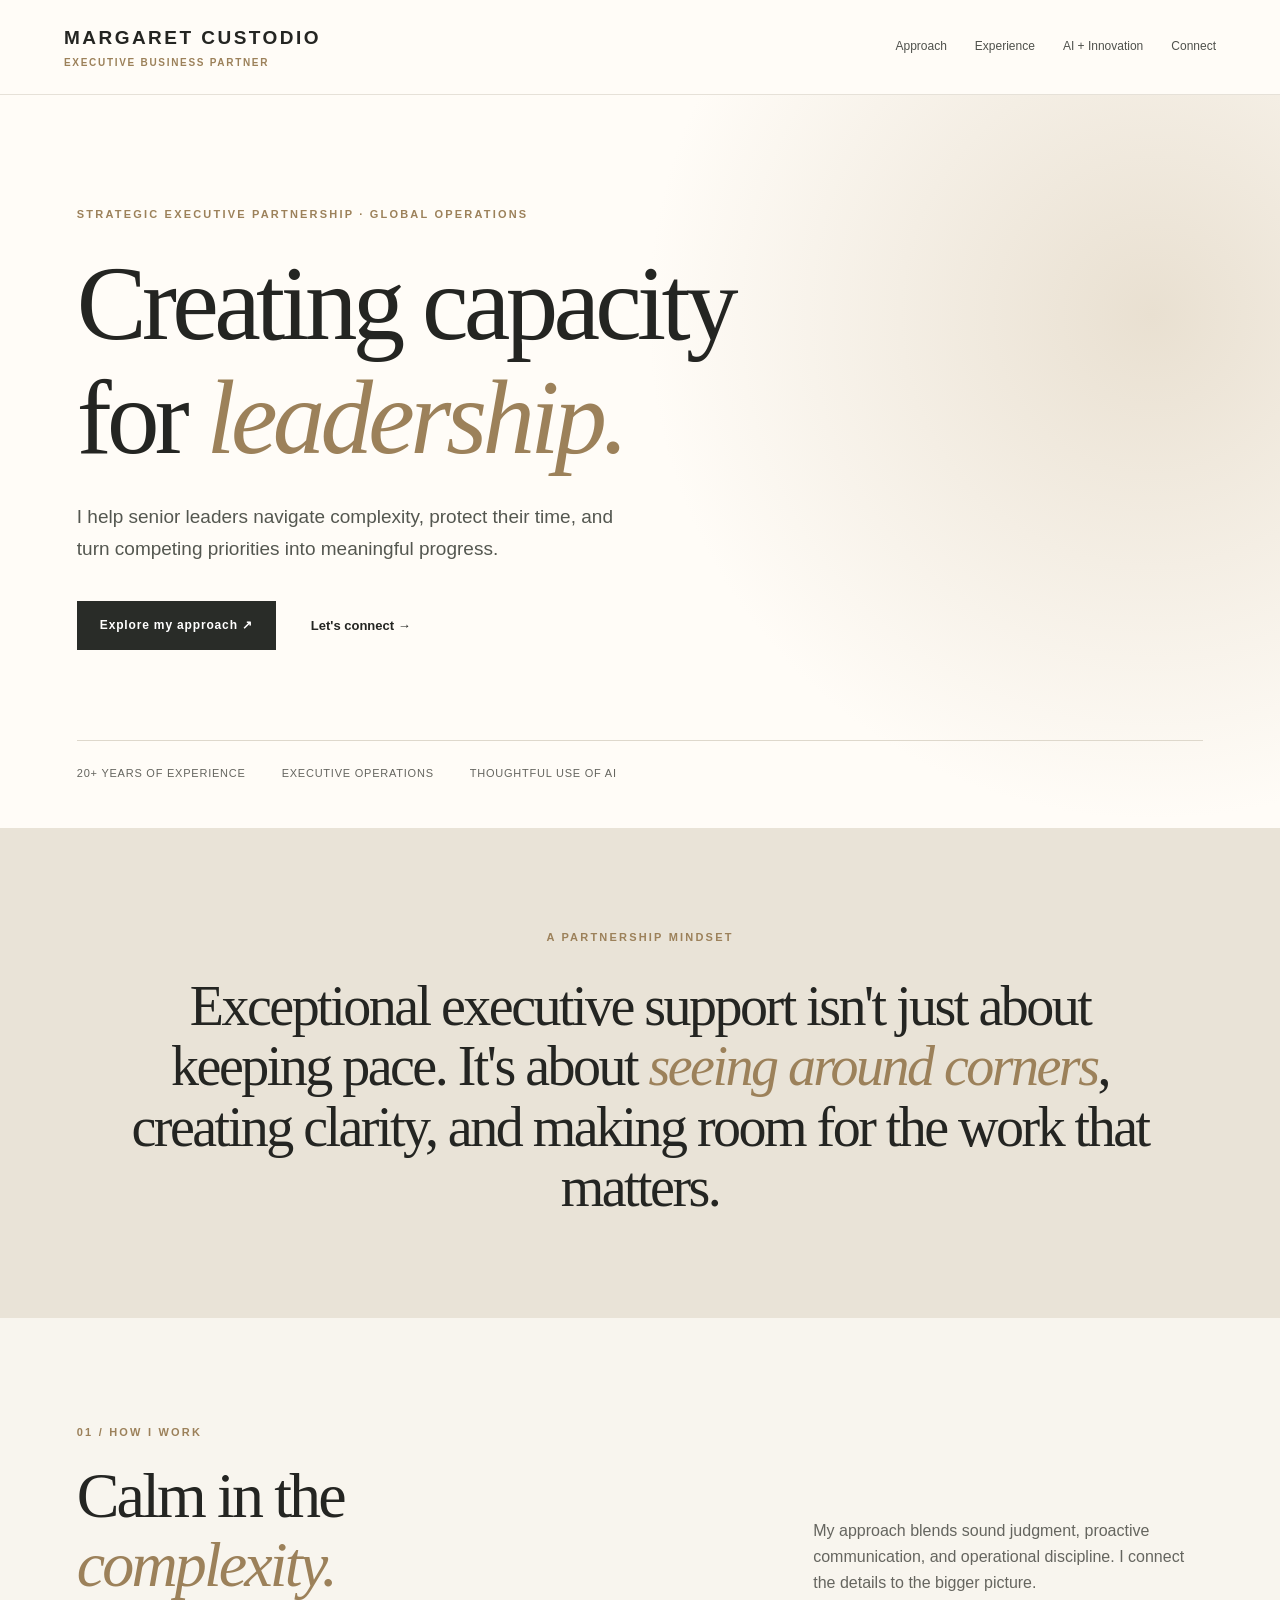
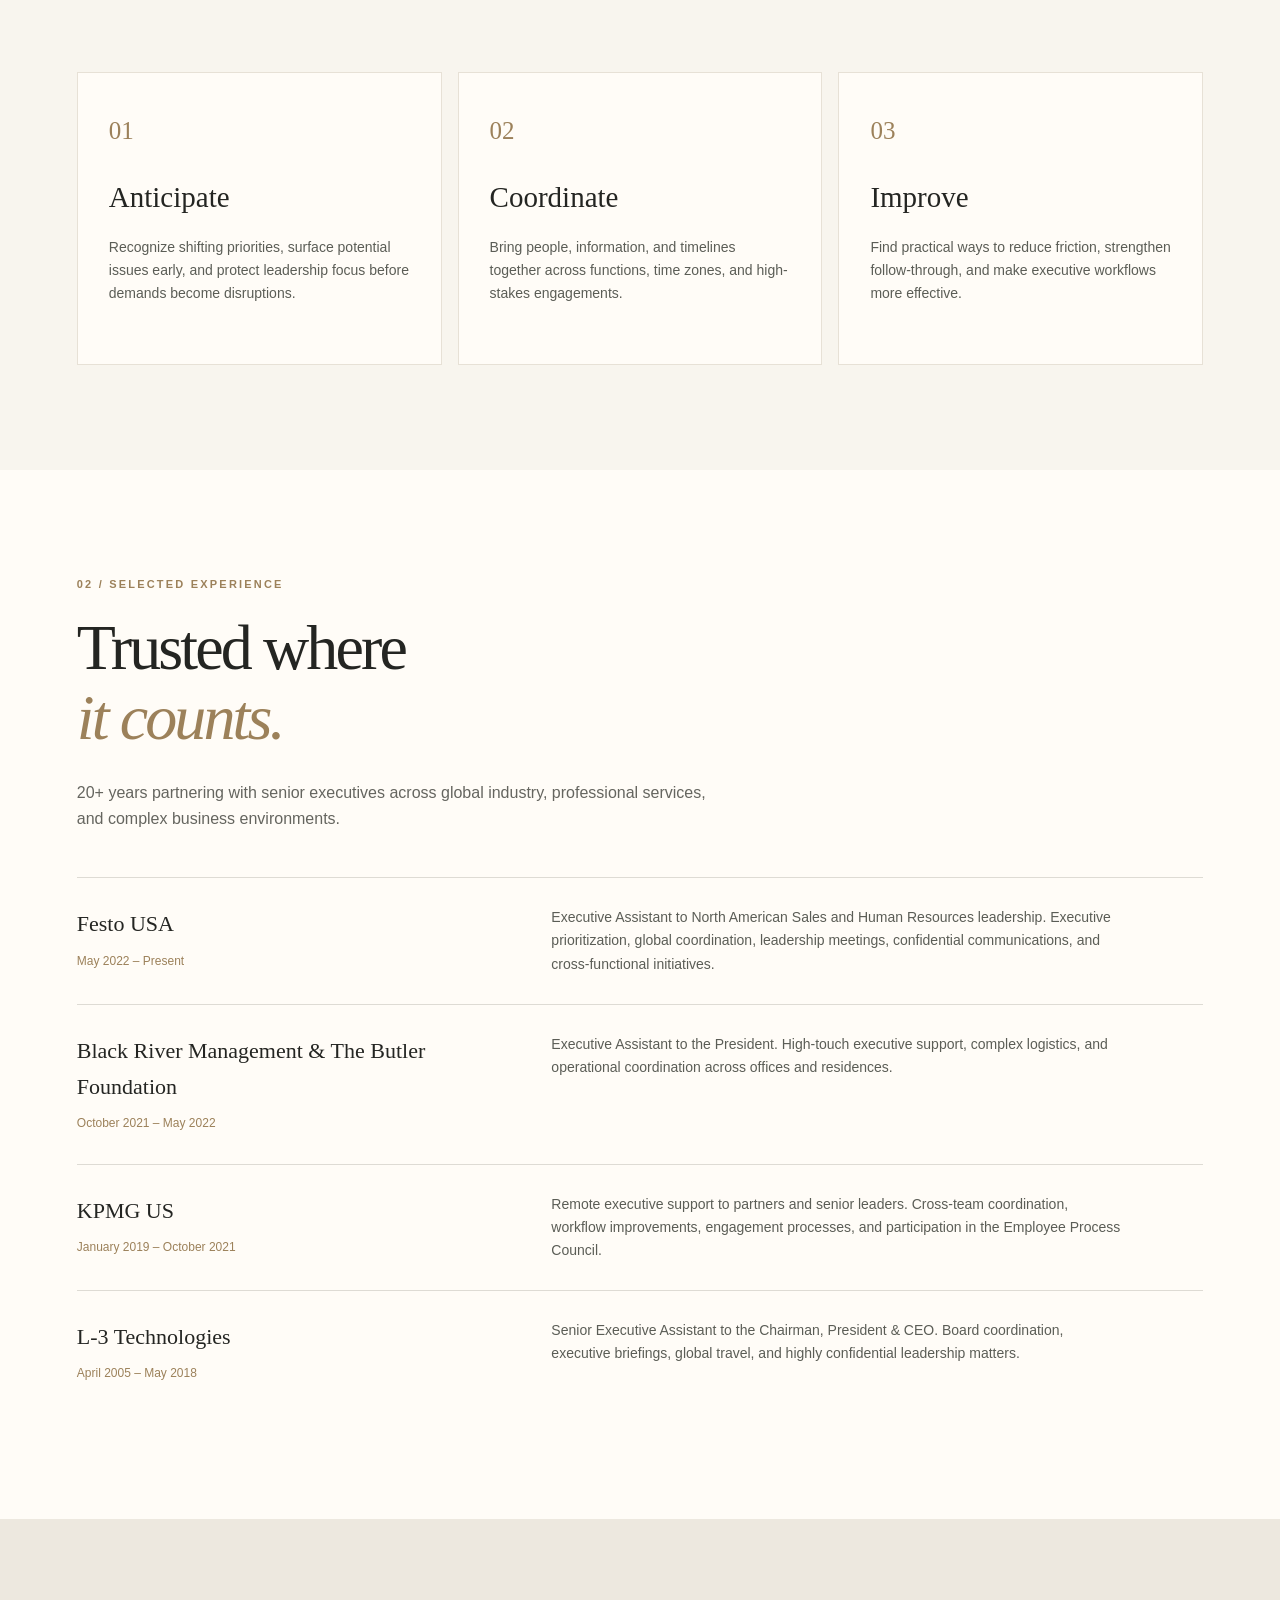
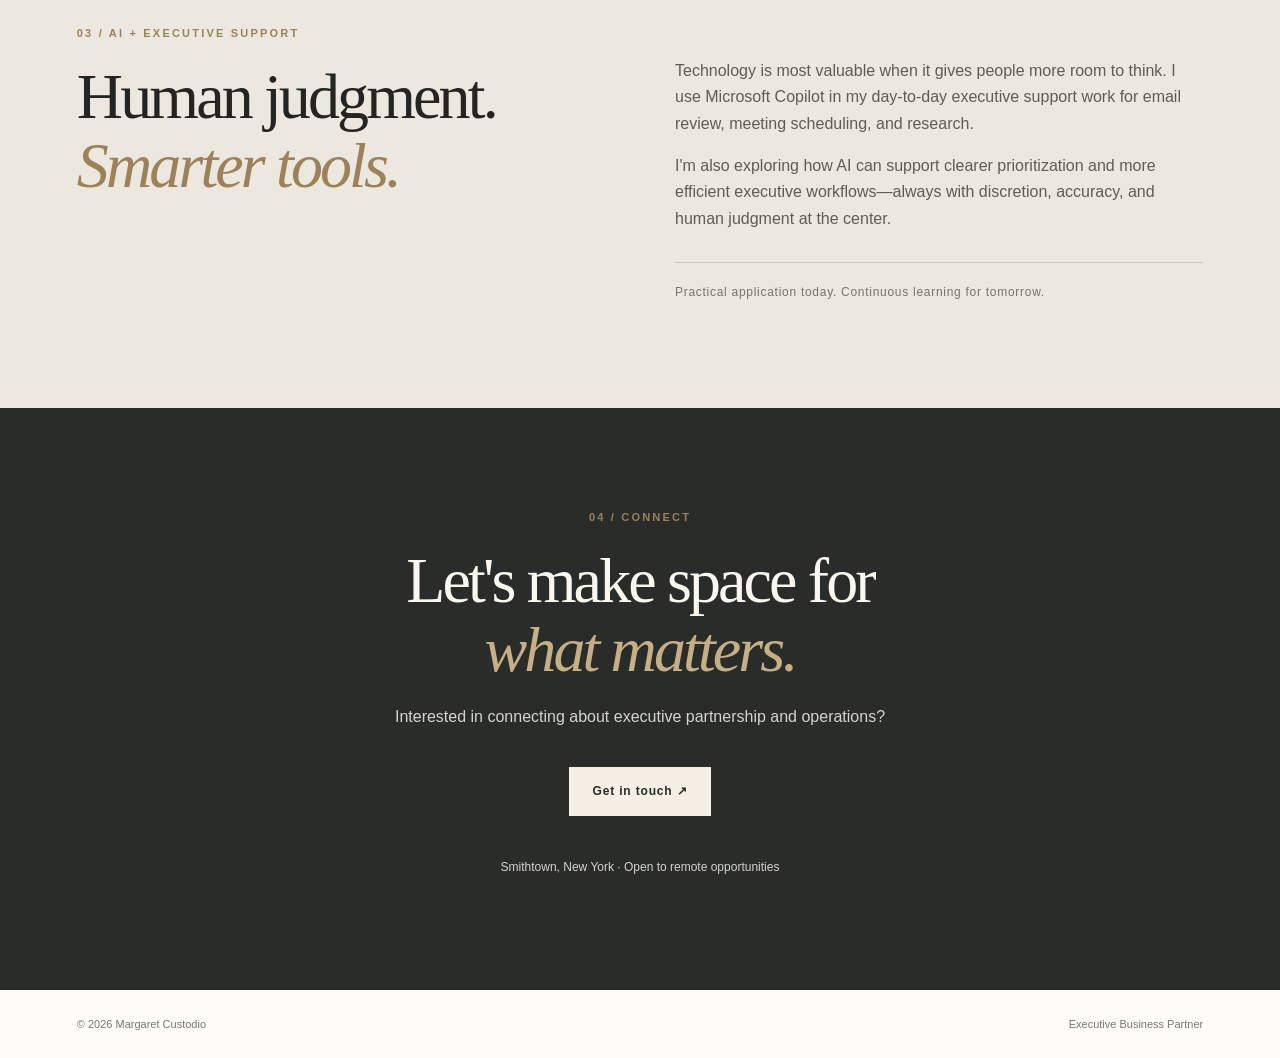
==== index.html @ 6aa12e70 "Add files via upload" ====
<!doctype html>
<html lang="en"><head><meta charset="utf-8"><meta name="viewport" content="width=device-width, initial-scale=1"><meta name="description" content="Margaret Custodio — Executive Business Partner. Strategic executive partnership, global operations and thoughtful AI-enabled productivity."><title>Margaret Custodio | Executive Business Partner</title><link rel="stylesheet" href="styles.css"></head>
<body><a class="skip" href="#main">Skip to content</a><header class="site-header"><a class="brand" href="#home">MARGARET CUSTODIO<span>EXECUTIVE BUSINESS PARTNER</span></a><nav aria-label="Main navigation"><a href="#approach">Approach</a><a href="#experience">Experience</a><a href="#innovation">AI + Innovation</a><a href="#connect">Connect</a></nav></header>
<main id="main"><section class="hero" id="home"><div class="eyebrow">STRATEGIC EXECUTIVE PARTNERSHIP · GLOBAL OPERATIONS</div><h1>Creating capacity<br>for <em>leadership.</em></h1><p class="intro">I help senior leaders navigate complexity, protect their time, and turn competing priorities into meaningful progress.</p><div class="hero-actions"><a class="button" href="#approach">Explore my approach <span aria-hidden="true">↗</span></a><a class="text-link" href="#connect">Let's connect →</a></div><div class="hero-foot"><span>20+ years of experience</span><span>Executive operations</span><span>Thoughtful use of AI</span></div></section>
<section class="statement"><div class="eyebrow">A PARTNERSHIP MINDSET</div><p>Exceptional executive support isn't just about keeping pace. It's about <em>seeing around corners</em>, creating clarity, and making room for the work that matters.</p></section>
<section class="section" id="approach"><div class="section-heading"><div><div class="eyebrow">01 / HOW I WORK</div><h2>Calm in the<br><em>complexity.</em></h2></div><p>My approach blends sound judgment, proactive communication, and operational discipline. I connect the details to the bigger picture.</p></div><div class="three"><article class="tile"><span class="tile-num">01</span><h3>Anticipate</h3><p>Recognize shifting priorities, surface potential issues early, and protect leadership focus before demands become disruptions.</p></article><article class="tile"><span class="tile-num">02</span><h3>Coordinate</h3><p>Bring people, information, and timelines together across functions, time zones, and high-stakes engagements.</p></article><article class="tile"><span class="tile-num">03</span><h3>Improve</h3><p>Find practical ways to reduce friction, strengthen follow-through, and make executive workflows more effective.</p></article></div></section>
<section class="section experience" id="experience"><div class="eyebrow">02 / SELECTED EXPERIENCE</div><h2>Trusted where<br><em>it counts.</em></h2><p class="section-lead">20+ years partnering with senior executives across global industry, professional services, and complex business environments.</p><div class="experience-list"><article><div><h3>Festo USA</h3><span>May 2022 – Present</span></div><p>Executive Assistant to North American Sales and Human Resources leadership. Executive prioritization, global coordination, leadership meetings, confidential communications, and cross-functional initiatives.</p></article><article><div><h3>Black River Management &amp; The Butler Foundation</h3><span>October 2021 – May 2022</span></div><p>Executive Assistant to the President. High-touch executive support, complex logistics, and operational coordination across offices and residences.</p></article><article><div><h3>KPMG US</h3><span>January 2019 – October 2021</span></div><p>Remote executive support to partners and senior leaders. Cross-team coordination, workflow improvements, engagement processes, and participation in the Employee Process Council.</p></article><article><div><h3>L-3 Technologies</h3><span>April 2005 – May 2018</span></div><p>Senior Executive Assistant to the Chairman, President &amp; CEO. Board coordination, executive briefings, global travel, and highly confidential leadership matters.</p></article></div></section>
<section class="section innovation" id="innovation"><div class="eyebrow">03 / AI + EXECUTIVE SUPPORT</div><div class="innovation-grid"><div><h2>Human judgment.<br><em>Smarter tools.</em></h2></div><div><p>Technology is most valuable when it gives people more room to think. I use Microsoft Copilot in my day-to-day executive support work for email review, meeting scheduling, and research.</p><p>I'm also exploring how AI can support clearer prioritization and more efficient executive workflows—always with discretion, accuracy, and human judgment at the center.</p><div class="note">Practical application today. Continuous learning for tomorrow.</div></div></div></section>
<section class="connect" id="connect"><div class="eyebrow">04 / CONNECT</div><h2>Let's make space for<br><em>what matters.</em></h2><p>Interested in connecting about executive partnership and operations?</p><a class="button light" href="mailto:meg112908@gmail.com">Get in touch ↗</a><p class="contact-note">Smithtown, New York · Open to remote opportunities</p></section></main><footer><span>© <span id="year">2026</span> Margaret Custodio</span><span>Executive Business Partner</span></footer><script>document.getElementById('year').textContent=new Date().getFullYear();</script></body></html>
---- styles.css ----
:root{--ink:#242522;--muted:#65655f;--cream:#f8f5ee;--paper:#fffcf7;--sand:#ebe5da;--gold:#9c815a;--dark:#292c28}*{box-sizing:border-box}html{scroll-behavior:smooth}body{margin:0;background:var(--cream);color:var(--ink);font-family:Arial,Helvetica,sans-serif;line-height:1.65}a{color:inherit}a:focus-visible{outline:3px solid var(--gold);outline-offset:5px}.skip{position:absolute;top:-60px;left:12px;background:white;padding:8px;z-index:10}.skip:focus{top:12px}.site-header{display:flex;justify-content:space-between;align-items:center;padding:25px max(5%,calc((100vw - 1220px)/2));background:var(--paper);border-bottom:1px solid #e6e1d8;gap:20px}.brand{text-decoration:none;font-size:19px;font-weight:700;letter-spacing:.13em;line-height:1.35}.brand span{display:block;font-size:10px;letter-spacing:.17em;color:var(--gold);margin-top:5px}.site-header nav{display:flex;gap:28px;flex-wrap:wrap}.site-header nav a{text-decoration:none;font-size:12px;color:#4f514c}.site-header nav a:hover,.text-link:hover{color:var(--gold)}.hero{min-height:690px;padding:110px max(6%,calc((100vw - 1140px)/2)) 45px;background:radial-gradient(circle at 90% 30%,#e9e0d1 0,transparent 40%),var(--paper)}.eyebrow{font-size:11px;letter-spacing:.2em;font-weight:700;color:var(--gold);text-transform:uppercase}h1,h2,.statement p{font-family:Georgia,'Times New Roman',serif;font-weight:400;letter-spacing:-.045em;line-height:1.08}h1{font-size:clamp(60px,8.2vw,112px);margin:24px 0 27px}h2{font-size:clamp(45px,5vw,76px);margin:20px 0 28px}em{font-weight:400;color:var(--gold)}.intro{font-size:19px;max-width:560px;color:#545750;line-height:1.7}.hero-actions{display:flex;align-items:center;gap:35px;margin:35px 0 90px}.button{display:inline-block;text-decoration:none;background:var(--dark);color:white;padding:15px 23px;font-size:12px;font-weight:700;letter-spacing:.07em}.button:hover{background:#4d534b}.text-link{font-size:13px;text-decoration:none;font-weight:700}.hero-foot{display:flex;gap:36px;flex-wrap:wrap;border-top:1px solid #ded8cc;padding-top:23px;color:var(--muted);font-size:11px;letter-spacing:.07em;text-transform:uppercase}.statement{background:#e9e3d7;padding:100px max(6%,calc((100vw - 1050px)/2));text-align:center}.statement p{font-size:clamp(30px,4.5vw,56px);max-width:1050px;margin:30px auto 0}.section{padding:105px max(6%,calc((100vw - 1140px)/2))}.section-heading{display:flex;justify-content:space-between;gap:70px;align-items:end}.section-heading>p{max-width:390px;color:var(--muted);margin-bottom:30px}.three{display:grid;grid-template-columns:repeat(3,1fr);gap:16px;margin-top:45px}.tile{background:var(--paper);padding:37px 31px 45px;border:1px solid #e7e1d6}.tile-num{font-family:Georgia,serif;color:var(--gold);font-size:25px}.tile h3{font-family:Georgia,serif;font-size:29px;font-weight:400;margin:23px 0 12px}.tile p,.experience-list p,.innovation p{color:#5b5d56;font-size:14px}.experience{background:var(--paper)}.section-lead{max-width:630px;color:var(--muted)}.experience-list{margin-top:45px}.experience-list article{display:grid;grid-template-columns:40% 60%;gap:24px;border-top:1px solid #dedbd4;padding:28px 0}.experience-list h3{font-family:Georgia,serif;font-size:22px;font-weight:400;margin:0 0 4px}.experience-list span{font-size:12px;color:var(--gold)}.experience-list p{margin:0;max-width:570px}.innovation{background:#ede8df}.innovation-grid{display:grid;grid-template-columns:1fr 1fr;gap:70px}.innovation-grid p{font-size:16px}.note{margin-top:30px;padding-top:20px;border-top:1px solid #d4cabc;font-size:12px;letter-spacing:.06em;color:#77736a}.connect{text-align:center;background:var(--dark);color:#faf7f0;padding:100px 24px}.connect h2{margin:20px 0}.connect em{color:#c6ae85}.connect p{color:#d5d5cf}.button.light{background:#f4eee4;color:#292c28;margin:20px 0 30px}.button.light:hover{background:white}.contact-note{font-size:12px}footer{display:flex;justify-content:space-between;gap:20px;padding:25px 6%;font-size:11px;color:#77766f;background:var(--paper)}@media(max-width:760px){.site-header{align-items:flex-start;flex-direction:column;padding:20px 6%}.site-header nav{gap:15px}.hero{min-height:auto;padding:75px 6% 35px}.hero-actions{margin-bottom:70px}.section{padding:75px 6%}.section-heading,.innovation-grid{display:block}.three{grid-template-columns:1fr}.experience-list article{grid-template-columns:1fr;gap:8px}.statement{padding:75px 6%}.hero-foot{gap:14px}footer{flex-direction:column}}
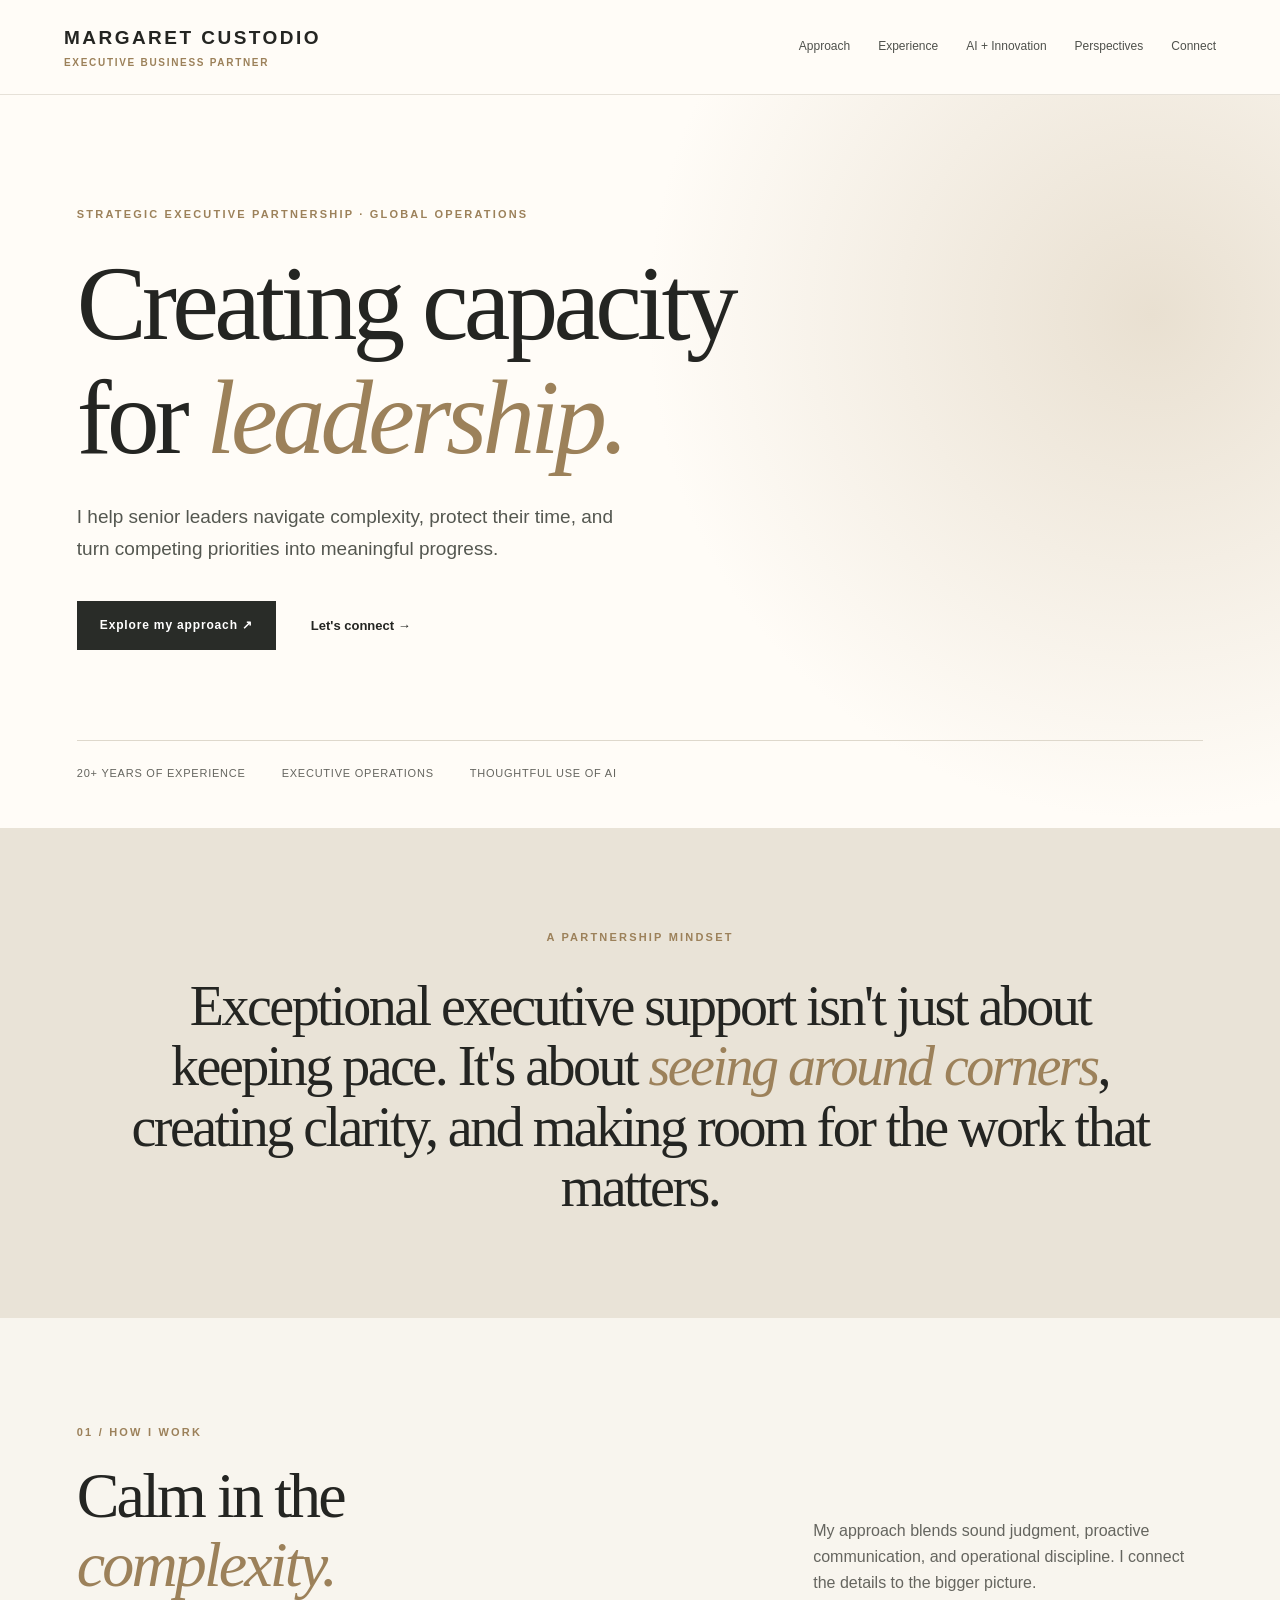
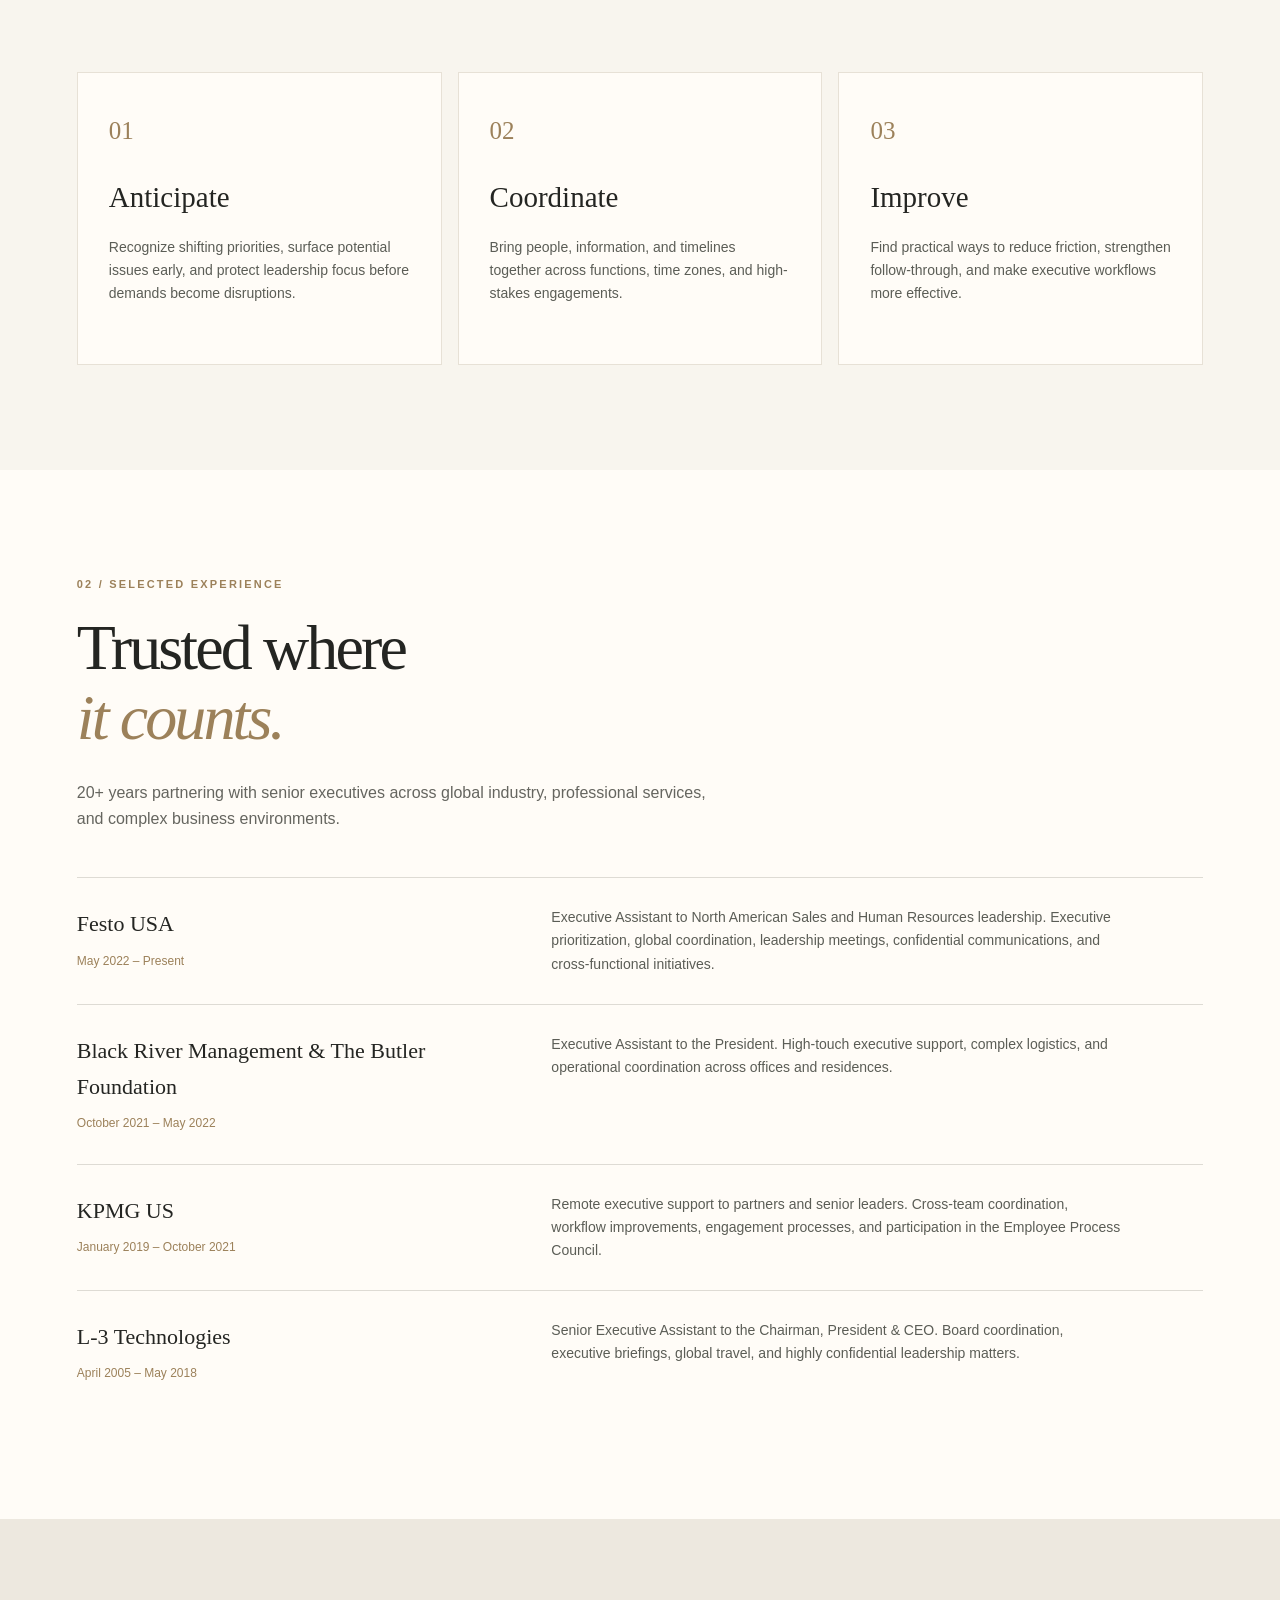
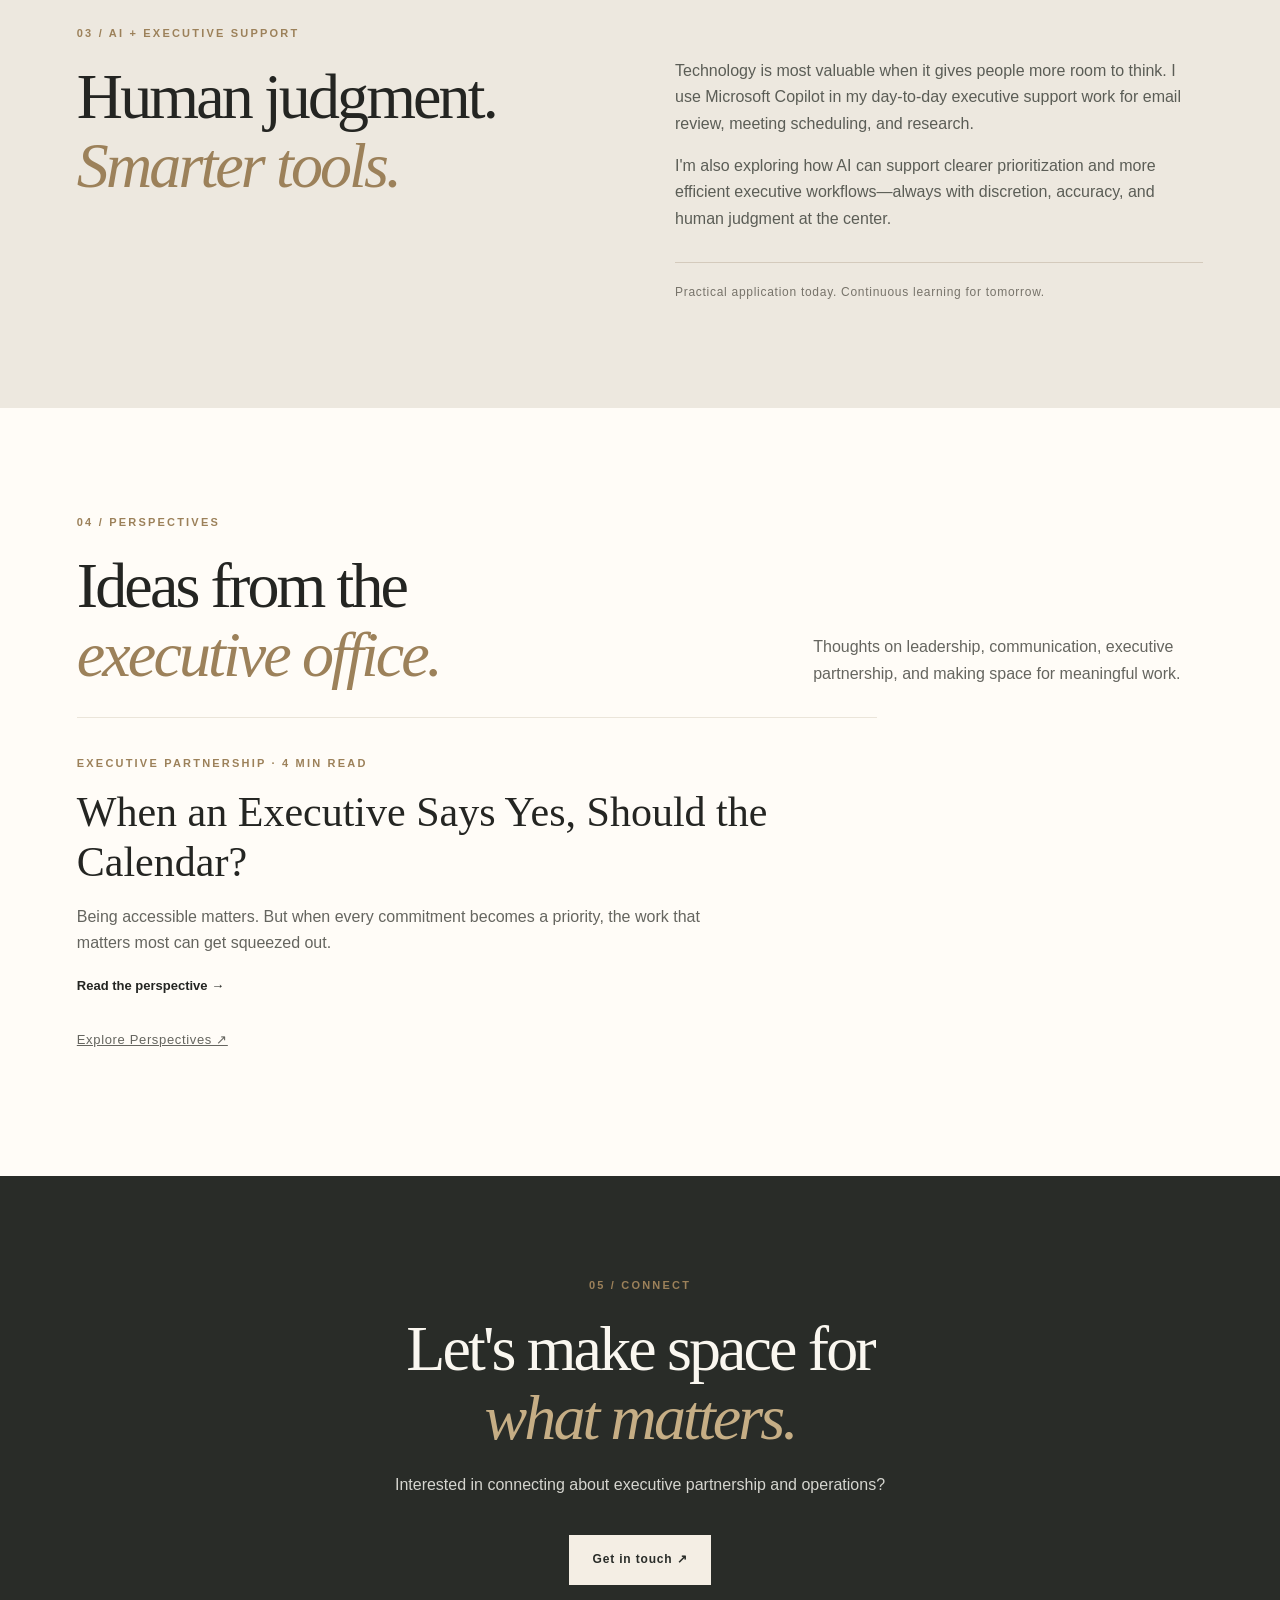
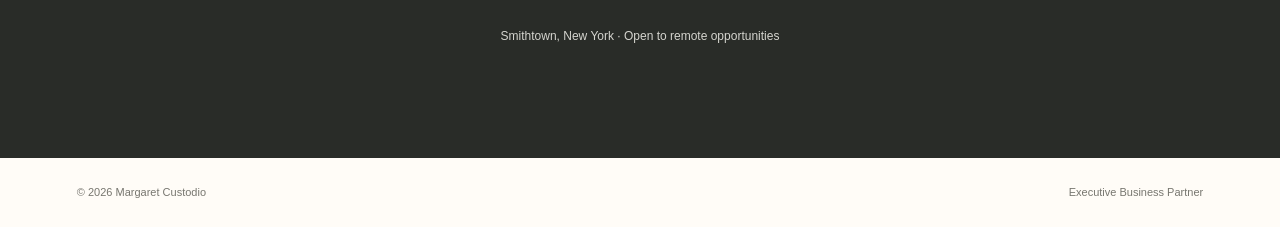
==== commit 5e757c97: "Add files via upload" ====
--- a/index.html
+++ b/index.html
@@ -1,9 +1,10 @@
-<!doctype html>
-<html lang="en"><head><meta charset="utf-8"><meta name="viewport" content="width=device-width, initial-scale=1"><meta name="description" content="Margaret Custodio — Executive Business Partner. Strategic executive partnership, global operations and thoughtful AI-enabled productivity."><title>Margaret Custodio | Executive Business Partner</title><link rel="stylesheet" href="styles.css"></head>
-<body><a class="skip" href="#main">Skip to content</a><header class="site-header"><a class="brand" href="#home">MARGARET CUSTODIO<span>EXECUTIVE BUSINESS PARTNER</span></a><nav aria-label="Main navigation"><a href="#approach">Approach</a><a href="#experience">Experience</a><a href="#innovation">AI + Innovation</a><a href="#connect">Connect</a></nav></header>
-<main id="main"><section class="hero" id="home"><div class="eyebrow">STRATEGIC EXECUTIVE PARTNERSHIP · GLOBAL OPERATIONS</div><h1>Creating capacity<br>for <em>leadership.</em></h1><p class="intro">I help senior leaders navigate complexity, protect their time, and turn competing priorities into meaningful progress.</p><div class="hero-actions"><a class="button" href="#approach">Explore my approach <span aria-hidden="true">↗</span></a><a class="text-link" href="#connect">Let's connect →</a></div><div class="hero-foot"><span>20+ years of experience</span><span>Executive operations</span><span>Thoughtful use of AI</span></div></section>
+<!DOCTYPE html>
+
+<html lang="en"><head><meta charset="utf-8"/><meta content="width=device-width, initial-scale=1" name="viewport"/><meta content="Margaret Custodio — Executive Business Partner. Strategic executive partnership, global operations and thoughtful AI-enabled productivity." name="description"/><title>Margaret Custodio | Executive Business Partner</title><link href="styles.css" rel="stylesheet"/></head>
+<body><a class="skip" href="#main">Skip to content</a><header class="site-header"><a class="brand" href="#home">MARGARET CUSTODIO<span>EXECUTIVE BUSINESS PARTNER</span></a><nav aria-label="Main navigation"><a href="#approach">Approach</a><a href="#experience">Experience</a><a href="#innovation">AI + Innovation</a><a href="perspectives.html">Perspectives</a><a href="#connect">Connect</a></nav></header>
+<main id="main"><section class="hero" id="home"><div class="eyebrow">STRATEGIC EXECUTIVE PARTNERSHIP · GLOBAL OPERATIONS</div><h1>Creating capacity<br/>for <em>leadership.</em></h1><p class="intro">I help senior leaders navigate complexity, protect their time, and turn competing priorities into meaningful progress.</p><div class="hero-actions"><a class="button" href="#approach">Explore my approach <span aria-hidden="true">↗</span></a><a class="text-link" href="#connect">Let's connect →</a></div><div class="hero-foot"><span>20+ years of experience</span><span>Executive operations</span><span>Thoughtful use of AI</span></div></section>
 <section class="statement"><div class="eyebrow">A PARTNERSHIP MINDSET</div><p>Exceptional executive support isn't just about keeping pace. It's about <em>seeing around corners</em>, creating clarity, and making room for the work that matters.</p></section>
-<section class="section" id="approach"><div class="section-heading"><div><div class="eyebrow">01 / HOW I WORK</div><h2>Calm in the<br><em>complexity.</em></h2></div><p>My approach blends sound judgment, proactive communication, and operational discipline. I connect the details to the bigger picture.</p></div><div class="three"><article class="tile"><span class="tile-num">01</span><h3>Anticipate</h3><p>Recognize shifting priorities, surface potential issues early, and protect leadership focus before demands become disruptions.</p></article><article class="tile"><span class="tile-num">02</span><h3>Coordinate</h3><p>Bring people, information, and timelines together across functions, time zones, and high-stakes engagements.</p></article><article class="tile"><span class="tile-num">03</span><h3>Improve</h3><p>Find practical ways to reduce friction, strengthen follow-through, and make executive workflows more effective.</p></article></div></section>
-<section class="section experience" id="experience"><div class="eyebrow">02 / SELECTED EXPERIENCE</div><h2>Trusted where<br><em>it counts.</em></h2><p class="section-lead">20+ years partnering with senior executives across global industry, professional services, and complex business environments.</p><div class="experience-list"><article><div><h3>Festo USA</h3><span>May 2022 – Present</span></div><p>Executive Assistant to North American Sales and Human Resources leadership. Executive prioritization, global coordination, leadership meetings, confidential communications, and cross-functional initiatives.</p></article><article><div><h3>Black River Management &amp; The Butler Foundation</h3><span>October 2021 – May 2022</span></div><p>Executive Assistant to the President. High-touch executive support, complex logistics, and operational coordination across offices and residences.</p></article><article><div><h3>KPMG US</h3><span>January 2019 – October 2021</span></div><p>Remote executive support to partners and senior leaders. Cross-team coordination, workflow improvements, engagement processes, and participation in the Employee Process Council.</p></article><article><div><h3>L-3 Technologies</h3><span>April 2005 – May 2018</span></div><p>Senior Executive Assistant to the Chairman, President &amp; CEO. Board coordination, executive briefings, global travel, and highly confidential leadership matters.</p></article></div></section>
-<section class="section innovation" id="innovation"><div class="eyebrow">03 / AI + EXECUTIVE SUPPORT</div><div class="innovation-grid"><div><h2>Human judgment.<br><em>Smarter tools.</em></h2></div><div><p>Technology is most valuable when it gives people more room to think. I use Microsoft Copilot in my day-to-day executive support work for email review, meeting scheduling, and research.</p><p>I'm also exploring how AI can support clearer prioritization and more efficient executive workflows—always with discretion, accuracy, and human judgment at the center.</p><div class="note">Practical application today. Continuous learning for tomorrow.</div></div></div></section>
-<section class="connect" id="connect"><div class="eyebrow">04 / CONNECT</div><h2>Let's make space for<br><em>what matters.</em></h2><p>Interested in connecting about executive partnership and operations?</p><a class="button light" href="mailto:meg112908@gmail.com">Get in touch ↗</a><p class="contact-note">Smithtown, New York · Open to remote opportunities</p></section></main><footer><span>© <span id="year">2026</span> Margaret Custodio</span><span>Executive Business Partner</span></footer><script>document.getElementById('year').textContent=new Date().getFullYear();</script></body></html>
+<section class="section" id="approach"><div class="section-heading"><div><div class="eyebrow">01 / HOW I WORK</div><h2>Calm in the<br/><em>complexity.</em></h2></div><p>My approach blends sound judgment, proactive communication, and operational discipline. I connect the details to the bigger picture.</p></div><div class="three"><article class="tile"><span class="tile-num">01</span><h3>Anticipate</h3><p>Recognize shifting priorities, surface potential issues early, and protect leadership focus before demands become disruptions.</p></article><article class="tile"><span class="tile-num">02</span><h3>Coordinate</h3><p>Bring people, information, and timelines together across functions, time zones, and high-stakes engagements.</p></article><article class="tile"><span class="tile-num">03</span><h3>Improve</h3><p>Find practical ways to reduce friction, strengthen follow-through, and make executive workflows more effective.</p></article></div></section>
+<section class="section experience" id="experience"><div class="eyebrow">02 / SELECTED EXPERIENCE</div><h2>Trusted where<br/><em>it counts.</em></h2><p class="section-lead">20+ years partnering with senior executives across global industry, professional services, and complex business environments.</p><div class="experience-list"><article><div><h3>Festo USA</h3><span>May 2022 – Present</span></div><p>Executive Assistant to North American Sales and Human Resources leadership. Executive prioritization, global coordination, leadership meetings, confidential communications, and cross-functional initiatives.</p></article><article><div><h3>Black River Management &amp; The Butler Foundation</h3><span>October 2021 – May 2022</span></div><p>Executive Assistant to the President. High-touch executive support, complex logistics, and operational coordination across offices and residences.</p></article><article><div><h3>KPMG US</h3><span>January 2019 – October 2021</span></div><p>Remote executive support to partners and senior leaders. Cross-team coordination, workflow improvements, engagement processes, and participation in the Employee Process Council.</p></article><article><div><h3>L-3 Technologies</h3><span>April 2005 – May 2018</span></div><p>Senior Executive Assistant to the Chairman, President &amp; CEO. Board coordination, executive briefings, global travel, and highly confidential leadership matters.</p></article></div></section>
+<section class="section innovation" id="innovation"><div class="eyebrow">03 / AI + EXECUTIVE SUPPORT</div><div class="innovation-grid"><div><h2>Human judgment.<br/><em>Smarter tools.</em></h2></div><div><p>Technology is most valuable when it gives people more room to think. I use Microsoft Copilot in my day-to-day executive support work for email review, meeting scheduling, and research.</p><p>I'm also exploring how AI can support clearer prioritization and more efficient executive workflows—always with discretion, accuracy, and human judgment at the center.</p><div class="note">Practical application today. Continuous learning for tomorrow.</div></div></div></section>
+<section class="section perspectives-feature" id="perspectives"><div class="section-heading"><div><div class="eyebrow">04 / PERSPECTIVES</div><h2>Ideas from the<br/><em>executive office.</em></h2></div><p>Thoughts on leadership, communication, executive partnership, and making space for meaningful work.</p></div><article class="featured-article"><div class="eyebrow">EXECUTIVE PARTNERSHIP · 4 MIN READ</div><h3>When an Executive Says Yes, Should the Calendar?</h3><p>Being accessible matters. But when every commitment becomes a priority, the work that matters most can get squeezed out.</p><a class="text-link" href="calendar-and-priorities.html">Read the perspective →</a><p class="more-link"><a href="perspectives.html">Explore Perspectives ↗</a></p></article></section><section class="connect" id="connect"><div class="eyebrow">05 / CONNECT</div><h2>Let's make space for<br/><em>what matters.</em></h2><p>Interested in connecting about executive partnership and operations?</p><a class="button light" href="mailto:meg112908@gmail.com">Get in touch ↗</a><p class="contact-note">Smithtown, New York · Open to remote opportunities</p></section></main><footer><span>© <span id="year">2026</span> Margaret Custodio</span><span>Executive Business Partner</span></footer><script>document.getElementById('year').textContent=new Date().getFullYear();</script></body></html>
--- a/styles.css
+++ b/styles.css
@@ -1 +1,24 @@
 :root{--ink:#242522;--muted:#65655f;--cream:#f8f5ee;--paper:#fffcf7;--sand:#ebe5da;--gold:#9c815a;--dark:#292c28}*{box-sizing:border-box}html{scroll-behavior:smooth}body{margin:0;background:var(--cream);color:var(--ink);font-family:Arial,Helvetica,sans-serif;line-height:1.65}a{color:inherit}a:focus-visible{outline:3px solid var(--gold);outline-offset:5px}.skip{position:absolute;top:-60px;left:12px;background:white;padding:8px;z-index:10}.skip:focus{top:12px}.site-header{display:flex;justify-content:space-between;align-items:center;padding:25px max(5%,calc((100vw - 1220px)/2));background:var(--paper);border-bottom:1px solid #e6e1d8;gap:20px}.brand{text-decoration:none;font-size:19px;font-weight:700;letter-spacing:.13em;line-height:1.35}.brand span{display:block;font-size:10px;letter-spacing:.17em;color:var(--gold);margin-top:5px}.site-header nav{display:flex;gap:28px;flex-wrap:wrap}.site-header nav a{text-decoration:none;font-size:12px;color:#4f514c}.site-header nav a:hover,.text-link:hover{color:var(--gold)}.hero{min-height:690px;padding:110px max(6%,calc((100vw - 1140px)/2)) 45px;background:radial-gradient(circle at 90% 30%,#e9e0d1 0,transparent 40%),var(--paper)}.eyebrow{font-size:11px;letter-spacing:.2em;font-weight:700;color:var(--gold);text-transform:uppercase}h1,h2,.statement p{font-family:Georgia,'Times New Roman',serif;font-weight:400;letter-spacing:-.045em;line-height:1.08}h1{font-size:clamp(60px,8.2vw,112px);margin:24px 0 27px}h2{font-size:clamp(45px,5vw,76px);margin:20px 0 28px}em{font-weight:400;color:var(--gold)}.intro{font-size:19px;max-width:560px;color:#545750;line-height:1.7}.hero-actions{display:flex;align-items:center;gap:35px;margin:35px 0 90px}.button{display:inline-block;text-decoration:none;background:var(--dark);color:white;padding:15px 23px;font-size:12px;font-weight:700;letter-spacing:.07em}.button:hover{background:#4d534b}.text-link{font-size:13px;text-decoration:none;font-weight:700}.hero-foot{display:flex;gap:36px;flex-wrap:wrap;border-top:1px solid #ded8cc;padding-top:23px;color:var(--muted);font-size:11px;letter-spacing:.07em;text-transform:uppercase}.statement{background:#e9e3d7;padding:100px max(6%,calc((100vw - 1050px)/2));text-align:center}.statement p{font-size:clamp(30px,4.5vw,56px);max-width:1050px;margin:30px auto 0}.section{padding:105px max(6%,calc((100vw - 1140px)/2))}.section-heading{display:flex;justify-content:space-between;gap:70px;align-items:end}.section-heading>p{max-width:390px;color:var(--muted);margin-bottom:30px}.three{display:grid;grid-template-columns:repeat(3,1fr);gap:16px;margin-top:45px}.tile{background:var(--paper);padding:37px 31px 45px;border:1px solid #e7e1d6}.tile-num{font-family:Georgia,serif;color:var(--gold);font-size:25px}.tile h3{font-family:Georgia,serif;font-size:29px;font-weight:400;margin:23px 0 12px}.tile p,.experience-list p,.innovation p{color:#5b5d56;font-size:14px}.experience{background:var(--paper)}.section-lead{max-width:630px;color:var(--muted)}.experience-list{margin-top:45px}.experience-list article{display:grid;grid-template-columns:40% 60%;gap:24px;border-top:1px solid #dedbd4;padding:28px 0}.experience-list h3{font-family:Georgia,serif;font-size:22px;font-weight:400;margin:0 0 4px}.experience-list span{font-size:12px;color:var(--gold)}.experience-list p{margin:0;max-width:570px}.innovation{background:#ede8df}.innovation-grid{display:grid;grid-template-columns:1fr 1fr;gap:70px}.innovation-grid p{font-size:16px}.note{margin-top:30px;padding-top:20px;border-top:1px solid #d4cabc;font-size:12px;letter-spacing:.06em;color:#77736a}.connect{text-align:center;background:var(--dark);color:#faf7f0;padding:100px 24px}.connect h2{margin:20px 0}.connect em{color:#c6ae85}.connect p{color:#d5d5cf}.button.light{background:#f4eee4;color:#292c28;margin:20px 0 30px}.button.light:hover{background:white}.contact-note{font-size:12px}footer{display:flex;justify-content:space-between;gap:20px;padding:25px 6%;font-size:11px;color:#77766f;background:var(--paper)}@media(max-width:760px){.site-header{align-items:flex-start;flex-direction:column;padding:20px 6%}.site-header nav{gap:15px}.hero{min-height:auto;padding:75px 6% 35px}.hero-actions{margin-bottom:70px}.section{padding:75px 6%}.section-heading,.innovation-grid{display:block}.three{grid-template-columns:1fr}.experience-list article{grid-template-columns:1fr;gap:8px}.statement{padding:75px 6%}.hero-foot{gap:14px}footer{flex-direction:column}}
+
+/* Perspectives additions */
+.perspectives-feature { background:var(--paper); }
+.featured-article { border-top:1px solid var(--sand); padding:36px 0 8px; max-width:800px; }
+.featured-article h3 { font-family:Georgia,serif; font-weight:normal; font-size:clamp(27px,3.5vw,42px); line-height:1.18; margin:16px 0; }
+.featured-article p { max-width:650px; color:var(--muted); }
+.more-link { margin-top:30px; font-size:13px; letter-spacing:.05em; }
+.inner-page { padding:88px 6% 110px; max-width:1100px; margin:auto; min-height:70vh; }
+.inner-page h1 { font-family:Georgia,serif; font-size:clamp(44px,6vw,76px); font-weight:normal; line-height:1.1; margin:22px 0; }
+.inner-page h1 em { color:var(--gold); }
+.inner-page .page-intro { max-width:680px; font-size:19px; color:var(--muted); }
+.article-card { border-top:1px solid var(--sand); margin-top:54px; padding-top:28px; max-width:780px; }
+.article-card h2 { font-family:Georgia,serif; font-weight:normal; font-size:clamp(27px,4vw,43px); line-height:1.2; margin:15px 0; }
+.article-card p { color:var(--muted); }
+.article-layout { max-width:780px; }
+.article-layout h1 { font-size:clamp(40px,5.5vw,68px); }
+.article-subtitle { font-size:19px; color:var(--muted); margin-bottom:45px; }
+.article-body { font-size:17px; line-height:1.9; }
+.article-body p { margin:0 0 23px; }
+.article-body strong { color:var(--ink); }
+.article-back { display:inline-block; margin-bottom:25px; font-size:13px; color:var(--gold); text-decoration:none; }
+.article-bottom { margin-top:55px; padding-top:20px; border-top:1px solid var(--sand); }
+@media(max-width:760px) { .inner-page {padding:60px 6% 80px;} .article-body {font-size:16px;} }
